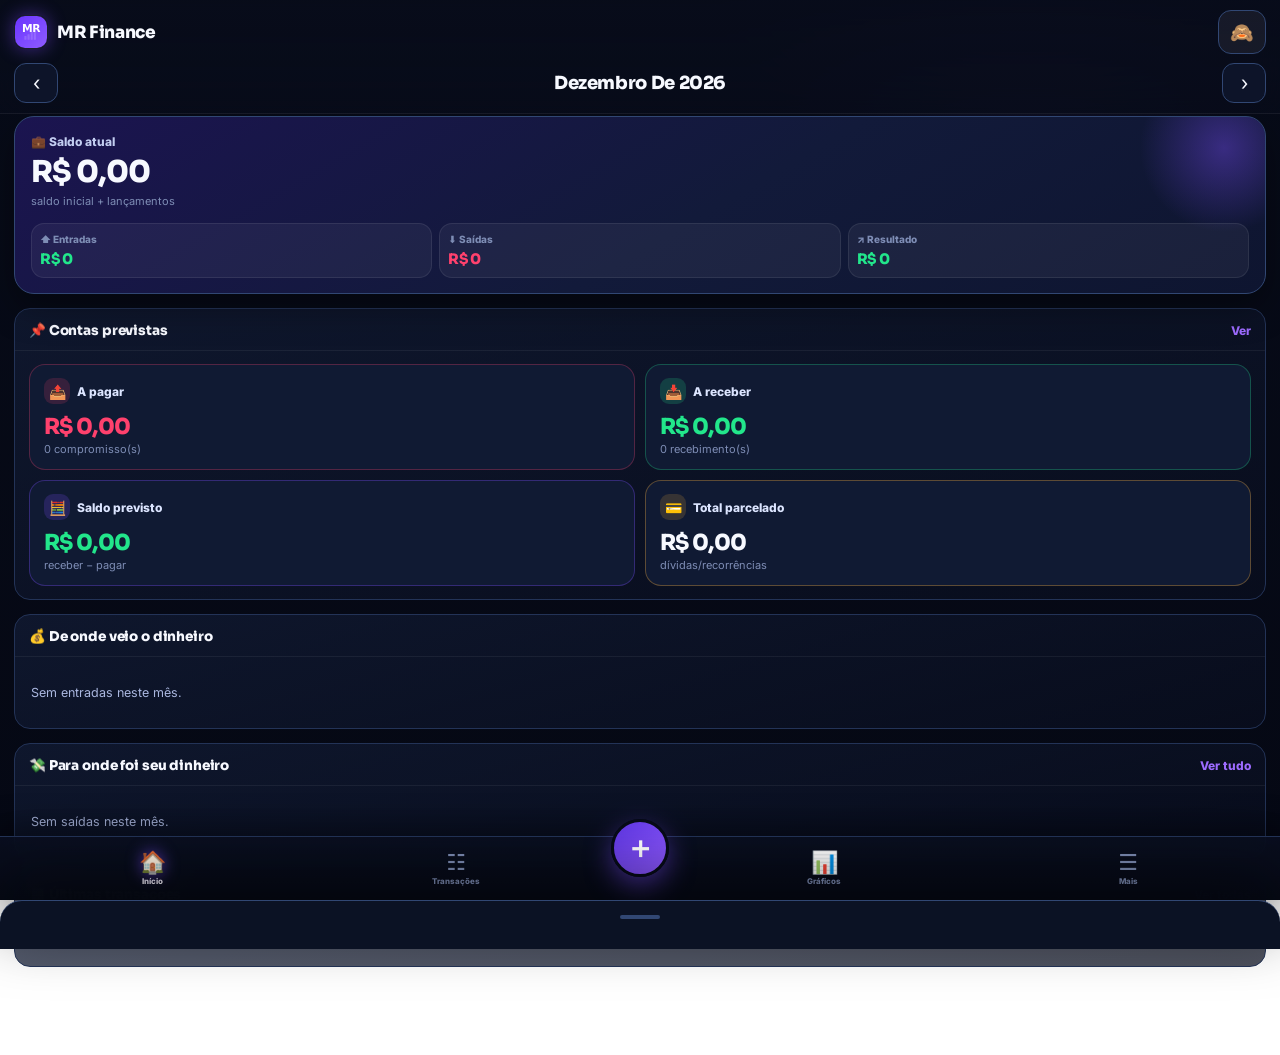
==== mobile.html @ c15efcab "Add files via upload" ====
<!DOCTYPE html>
<html lang="pt-BR">
<head>
<meta charset="UTF-8" />
<meta name="viewport" content="width=device-width, initial-scale=1.0, maximum-scale=1, viewport-fit=cover" />
<title>MR Finance — Mobile</title>
<meta name="description" content="MR Finance Mobile — painel financeiro pessoal otimizado para celular." />
<meta name="color-scheme" content="dark light" />
<meta name="theme-color" content="#070b18" />
<meta name="mobile-web-app-capable" content="yes" />
<meta name="apple-mobile-web-app-capable" content="yes" />
<meta name="apple-mobile-web-app-status-bar-style" content="black-translucent" />
<link rel="preconnect" href="https://fonts.googleapis.com" />
<link rel="preconnect" href="https://fonts.gstatic.com" crossorigin />
<link href="https://fonts.googleapis.com/css2?family=Inter:wght@400;600;700;800;900&family=Sora:wght@700;800&display=swap" rel="stylesheet" />
<link rel="stylesheet" href="mobile.css?v=16" />
<!-- PWA: instalável e offline (mobile apenas; desktop não é afetado) -->
<link rel="manifest" href="manifest.webmanifest" />
<meta name="application-name" content="MR Finance" />
<meta name="apple-mobile-web-app-title" content="MR Finance" />
</head>
<body data-theme="dark">

<!-- ===== App bar ===== -->
<header class="m-appbar">
  <div class="m-appbar-top">
    <div class="m-brand"><img class="m-logo" src="icon-192.png" alt="MR Finance" width="34" height="34" onerror="this.onerror=null;this.src='icon.svg'" /><b>MR Finance</b></div>
    <button class="m-iconbtn" id="mPrivacy" aria-label="Privacidade" title="Ocultar valores">🙈</button>
  </div>
  <div class="m-month">
    <button class="m-mbtn" id="mPrev" aria-label="Mês anterior">‹</button>
    <h1 id="mMonthLabel">—</h1>
    <button class="m-mbtn" id="mNext" aria-label="Próximo mês">›</button>
  </div>
</header>

<!-- ===== Conteúdo (host dinâmico de telas) ===== -->
<main class="m-main" id="mView"></main>

<!-- ===== Bottom nav ===== -->
<nav class="m-botnav" id="mBotnav">
  <button data-go="visao" class="on"><i>🏠</i><small>Início</small></button>
  <button data-go="transacoes"><i>☷</i><small>Transações</small></button>
  <div class="m-fab"><button id="mAdd" aria-label="Novo lançamento">＋</button></div>
  <button data-go="graficos"><i>📊</i><small>Gráficos</small></button>
  <button data-go="mais"><i>☰</i><small>Mais</small></button>
</nav>

<!-- ===== Bottom sheet (modal) ===== -->
<div class="m-sheet-backdrop" id="mBackdrop"></div>
<div class="m-sheet" id="mSheet" role="dialog" aria-modal="true">
  <div class="m-sheet-grab"></div>
  <div id="mSheetBody"></div>
</div>

<div class="m-toast" id="mToast"></div>

<script src="mr-core.js?v=4"></script>
<script src="mobile.js?v=16"></script>
<script>
/* Registra o service worker (só sob http/https; file:// não suporta SW). */
if ('serviceWorker' in navigator && location.protocol.indexOf('http') === 0) {
  window.addEventListener('load', function () {
    navigator.serviceWorker.register('service-worker.js').catch(function () { /* offline indisponível, app segue normal */ });
  });
}
</script>
</body>
</html>
---- mobile.css ----
/* ============================================================================
   MR Finance — MOBILE (mobile.css)
   Estilo PRÓPRIO da versão mobile, totalmente isolado do desktop.
   Mobile-first, app-like, dark. Sem scroll horizontal, toques ≥48px.
   ============================================================================ */
:root{
  --bg:#070b18; --bg2:#0b1224; --panel:#101a33; --panel2:#0d1429;
  --line:#233357; --line2:#314773;
  --txt:#f7f9ff; --dim:#aab7df; --mut:#7e8db5;
  --green:#22e68b; --red:#ff416d; --purple:#7c4dff; --purple2:#9d6bff;
  --blue:#2787ff; --orange:#ffb238; --cyan:#20d6d2;
  --r:16px; --r-sm:13px; --r-lg:20px; --tap:48px;
  --appbar-h:104px; --botnav-h:64px;
  --safe-top:env(safe-area-inset-top,0px); --safe-bot:env(safe-area-inset-bottom,0px);
  --font:'Inter',system-ui,-apple-system,'Segoe UI',sans-serif;
  --head:'Sora','Inter',sans-serif;
}
[data-theme="light"]{
  --bg:#eef2fb; --bg2:#fff; --panel:#fff; --panel2:#f4f7ff;
  --line:#d8e1f3; --line2:#c6d3eb; --txt:#10182d; --dim:#52617d; --mut:#8390aa;
}
*{box-sizing:border-box;margin:0;padding:0;-webkit-tap-highlight-color:transparent}
html{scroll-behavior:smooth}
body{
  font-family:var(--font);color:var(--txt);background:
    radial-gradient(520px 360px at 80% -6%,rgba(124,77,255,.20),transparent 62%),
    linear-gradient(180deg,#070b18 0%,#050814 100%);
  background-attachment:fixed;min-height:100dvh;overflow-x:hidden;
  -webkit-text-size-adjust:100%;
}
body[data-theme="light"]{background:#eef2fb}
button,input,select,textarea{font:inherit;color:inherit}
button{border:0;background:none;cursor:pointer;font-family:inherit}
.num{font-variant-numeric:tabular-nums}
.sr-only{position:absolute;width:1px;height:1px;overflow:hidden;clip:rect(0 0 0 0)}
::-webkit-scrollbar{width:0;height:0}

/* ===== App bar (topo fixo) ===== */
.m-appbar{
  position:fixed;top:0;left:0;right:0;z-index:40;
  padding:calc(10px + var(--safe-top)) 14px 10px;
  background:linear-gradient(180deg,rgba(8,12,26,.97),rgba(8,12,26,.82));
  -webkit-backdrop-filter:blur(14px);backdrop-filter:blur(14px);
  border-bottom:1px solid rgba(255,255,255,.06);
}
.m-appbar-top{display:flex;align-items:center;gap:10px;margin-bottom:9px}
.m-brand{display:flex;align-items:center;gap:9px;flex:1;min-width:0}
.m-logo{width:34px;height:34px;border-radius:11px;flex:0 0 auto;object-fit:cover;display:block;
  box-shadow:0 0 18px rgba(124,77,255,.45);border:1px solid rgba(255,255,255,.08)}
.m-brand b{font:800 17px var(--head);letter-spacing:-.02em;white-space:nowrap}
.m-iconbtn{width:var(--tap);height:44px;border-radius:13px;background:rgba(255,255,255,.06);
  border:1px solid var(--line2);display:grid;place-items:center;font-size:19px;flex:0 0 auto;color:var(--txt)}
.m-iconbtn:active{transform:scale(.93)}
.m-month{display:flex;align-items:center;gap:8px}
.m-month .m-mbtn{width:44px;height:40px;border-radius:12px;background:var(--panel2);border:1px solid var(--line2);
  display:grid;place-items:center;font-size:20px;color:var(--txt);flex:0 0 auto}
.m-month .m-mbtn:active{transform:scale(.93)}
.m-month h1{flex:1;text-align:center;font:800 18px var(--head);letter-spacing:-.02em;
  text-transform:capitalize;white-space:nowrap;overflow:hidden;text-overflow:ellipsis}
/* telas sem mês: oculta o seletor e encolhe a app bar (sem deixar espaço vazio) */
body.m-nomonth{--appbar-h:60px}
body.m-nomonth .m-month{display:none}
body.m-nomonth .m-appbar-top{margin-bottom:0}

/* ===== Conteúdo (rola entre app bar e bottom nav) ===== */
.m-main{
  padding:calc(var(--appbar-h) + var(--safe-top) + 12px) 14px calc(var(--botnav-h) + var(--safe-bot) + 24px);
}
.m-screen{display:none;animation:mFade .22s ease both}
.m-screen.active{display:block}
@keyframes mFade{from{opacity:0;transform:translateY(6px)}to{opacity:1;transform:none}}
.m-h2{font:800 15px var(--head);margin:18px 2px 10px;display:flex;align-items:center;justify-content:space-between;gap:8px}
.m-h2:first-child{margin-top:2px}
.m-h2 a,.m-h2 button{font-size:12.5px;font-weight:800;color:var(--purple2);background:none}

/* ===== Cards / superfícies ===== */
.m-card{background:linear-gradient(160deg,rgba(16,26,51,.94),rgba(8,13,29,.94));
  border:1px solid var(--line);border-radius:var(--r);box-shadow:0 8px 26px rgba(0,0,0,.22)}
.m-pad{padding:14px}

/* KPIs (grade 2 colunas compacta) */
.m-kpis{display:grid;grid-template-columns:1fr 1fr;gap:10px}
.m-kpi{background:var(--panel);border:1px solid var(--line);border-radius:var(--r);padding:13px 14px;min-width:0;overflow:hidden}
.m-kpi.full{grid-column:1/-1}
.m-kpi .lab{display:flex;align-items:center;gap:7px;font-size:12px;font-weight:800;color:#dce5ff}
.m-kpi .ic{width:26px;height:26px;border-radius:9px;display:grid;place-items:center;font-size:14px;flex:0 0 auto}
.m-kpi.green{border-color:rgba(34,230,139,.28)} .m-kpi.green .ic{background:rgba(34,230,139,.18)}
.m-kpi.red{border-color:rgba(255,65,109,.28)} .m-kpi.red .ic{background:rgba(255,65,109,.16)}
.m-kpi.purple{border-color:rgba(124,77,255,.32)} .m-kpi.purple .ic{background:rgba(124,77,255,.2)}
.m-kpi.blue{border-color:rgba(39,135,255,.32)} .m-kpi.blue .ic{background:rgba(39,135,255,.18)}
.m-kpi.orange{border-color:rgba(255,178,56,.32)} .m-kpi.orange .ic{background:rgba(255,178,56,.16)}
.m-kpi.cyan{border-color:rgba(32,214,210,.32)} .m-kpi.cyan .ic{background:rgba(32,214,210,.16)}
.m-kpi .val{font:800 clamp(17px,5.4vw,22px) var(--head);letter-spacing:-.03em;margin:9px 0 2px;
  white-space:nowrap;overflow:hidden;text-overflow:ellipsis}
.m-kpi .sub{font-size:11px;color:var(--mut);white-space:nowrap;overflow:hidden;text-overflow:ellipsis}
.up{color:var(--green)!important}.down{color:var(--red)!important}

.m-chip{display:inline-flex;align-items:center;gap:6px;padding:6px 11px;border-radius:999px;
  font-size:12px;font-weight:800;border:1px solid var(--line2);background:var(--panel2);color:var(--dim)}
.m-chip.good{background:rgba(34,230,139,.12);color:var(--green);border-color:rgba(34,230,139,.35)}
.m-chip.warn{background:rgba(255,178,56,.12);color:var(--orange);border-color:rgba(255,178,56,.35)}
.m-chip.bad{background:rgba(255,65,109,.12);color:var(--red);border-color:rgba(255,65,109,.35)}

/* ===== Lista de transações ===== */
.m-list{display:flex;flex-direction:column;gap:8px}
.m-row{display:grid;grid-template-columns:42px minmax(0,1fr) auto;gap:11px;align-items:center;
  background:var(--panel);border:1px solid var(--line2);border-radius:var(--r-sm);padding:11px}
.m-row:active{background:var(--panel2)}
.m-row .av{width:42px;height:42px;border-radius:13px;background:var(--panel2);display:grid;place-items:center;font-size:19px;flex:0 0 auto}
.m-row .info{min-width:0}
.m-row .info b{display:block;font-size:13.5px;font-weight:700;white-space:nowrap;overflow:hidden;text-overflow:ellipsis}
.m-row .info span{display:block;font-size:11.5px;color:var(--mut);white-space:nowrap;overflow:hidden;text-overflow:ellipsis;margin-top:2px}
.m-row strong{font:800 14px var(--head);white-space:nowrap}
.m-daygroup{margin-top:12px}
.m-dayhead{font-size:11.5px;font-weight:800;color:var(--mut);text-transform:uppercase;letter-spacing:.04em;padding:2px 4px 8px}

/* Filtros (segmented) */
.m-seg{display:flex;gap:6px;background:var(--panel2);border:1px solid var(--line2);border-radius:13px;padding:4px;margin-bottom:12px}
.m-seg button{flex:1;height:38px;border-radius:10px;font-size:12.5px;font-weight:800;color:var(--dim)}
.m-seg button.on{background:linear-gradient(90deg,#5b31dc,#7b43ff);color:#fff}

/* barras categoria */
.m-cat{display:grid;grid-template-columns:34px minmax(0,1fr) auto;gap:10px;align-items:center;padding:9px 2px}
.m-cat .ci{width:34px;height:34px;border-radius:11px;background:var(--panel2);display:grid;place-items:center;font-size:16px}
.m-cat .cm{min-width:0}
.m-cat .cm b{font-size:13px;display:block;white-space:nowrap;overflow:hidden;text-overflow:ellipsis}
.m-cat .cbar{height:6px;border-radius:99px;background:#26375f;overflow:hidden;margin-top:5px}
.m-cat .cbar i{display:block;height:100%;border-radius:99px}
.m-cat strong{font:800 13px var(--head);white-space:nowrap}

/* SVG gráfico */
.m-svg{width:100%;height:auto;display:block;background:var(--panel2);border:1px solid var(--line2);border-radius:var(--r);padding:8px}
.m-note{margin-top:11px;padding:11px 13px;border:1px solid var(--line2);border-radius:var(--r-sm);
  background:var(--panel);color:var(--dim);font-size:12.5px;line-height:1.45}
.m-note b{color:var(--txt)}

/* "Mais" lista */
.m-tools{display:flex;flex-direction:column;gap:9px}
.m-tool{display:flex;align-items:center;gap:13px;min-height:56px;padding:0 14px;border:1px solid var(--line2);
  border-radius:var(--r);background:var(--panel);color:var(--txt);font-weight:700;font-size:14px;text-align:left;width:100%}
.m-tool:active{background:var(--panel2)}
.m-tool i{font-style:normal;font-size:20px;width:26px;text-align:center;flex:0 0 auto}
.m-tool em{margin-left:auto;font-style:normal;color:var(--mut);font-size:20px}

/* empty */
.m-empty{text-align:center;color:var(--dim);padding:42px 18px;line-height:1.5}
.m-empty .e{font-size:42px;margin-bottom:10px}

/* ===== Bottom nav ===== */
.m-botnav{
  position:fixed;left:0;right:0;bottom:0;z-index:40;height:calc(var(--botnav-h) + var(--safe-bot));
  padding-bottom:var(--safe-bot);
  display:flex;align-items:stretch;
  background:linear-gradient(180deg,rgba(10,15,32,.9),rgba(6,10,22,.99));
  -webkit-backdrop-filter:blur(14px);backdrop-filter:blur(14px);
  border-top:1px solid var(--line);box-shadow:0 -10px 30px rgba(0,0,0,.4);
}
.m-botnav button{flex:1 1 0;display:flex;flex-direction:column;align-items:center;justify-content:center;gap:3px;
  color:var(--mut);font-size:9.5px;font-weight:800;min-width:0}
.m-botnav button i{font-style:normal;font-size:22px;line-height:1}
.m-botnav button.on{color:#fff}
.m-botnav button.on i{filter:drop-shadow(0 0 8px rgba(124,77,255,.7))}
.m-botnav button:active{transform:scale(.92)}
/* FAB central */
.m-fab{position:relative;flex:0 0 64px}
.m-fab button{position:absolute;left:50%;top:-18px;transform:translateX(-50%);
  width:58px;height:58px;border-radius:50%;background:linear-gradient(135deg,#5e36e2,#8e59ff);color:#fff;
  display:grid;place-items:center;font-size:30px;box-shadow:0 10px 26px rgba(124,77,255,.5);border:3px solid var(--bg)}
.m-fab button:active{transform:translateX(-50%) scale(.92)}

/* ===== Bottom sheet (modal mobile) ===== */
.m-sheet-backdrop{position:fixed;inset:0;z-index:60;background:rgba(3,6,16,.6);
  -webkit-backdrop-filter:blur(3px);backdrop-filter:blur(3px);opacity:0;pointer-events:none;transition:opacity .22s}
.m-sheet-backdrop.open{opacity:1;pointer-events:auto}
.m-sheet{position:fixed;left:0;right:0;bottom:0;z-index:61;
  background:var(--bg2);border-radius:22px 22px 0 0;border-top:1px solid var(--line2);
  padding:8px 16px calc(18px + var(--safe-bot));max-height:90dvh;overflow-y:auto;
  transform:translateY(100%);transition:transform .26s cubic-bezier(.2,.8,.2,1);box-shadow:0 -20px 60px rgba(0,0,0,.55)}
.m-sheet.open{transform:none}
.m-sheet-grab{width:40px;height:4px;border-radius:99px;background:var(--line2);margin:6px auto 12px}
.m-sheet-head{display:flex;align-items:center;justify-content:space-between;gap:10px;margin-bottom:14px}
.m-sheet-head h3{font:800 17px var(--head)}
.m-sheet-x{width:38px;height:38px;border-radius:11px;background:var(--panel2);border:1px solid var(--line2);font-size:18px;color:var(--txt)}

/* form */
.m-field{margin-bottom:13px}
.m-field label{display:block;font-size:11px;color:var(--dim);font-weight:900;text-transform:uppercase;letter-spacing:.03em;margin-bottom:6px}
.m-input{width:100%;height:50px;background:var(--panel2);border:1px solid var(--line2);border-radius:13px;
  padding:0 14px;outline:0;color:var(--txt);font-size:16px;font-weight:600}
.m-input:focus{border-color:var(--purple)}
textarea.m-input{height:auto;min-height:50px;padding:12px 14px;resize:vertical}
.m-row2{display:grid;grid-template-columns:1fr 1fr;gap:10px}
.m-typetoggle{display:grid;grid-template-columns:1fr 1fr;gap:10px;margin-bottom:14px}
.m-typetoggle button{height:50px;border-radius:13px;border:1px solid var(--line2);background:var(--panel2);
  font-size:14px;font-weight:800;color:var(--dim)}
.m-typetoggle button.on.desp{background:rgba(255,65,109,.16);border-color:var(--red);color:#ff9bb2}
.m-typetoggle button.on.rec{background:rgba(34,230,139,.16);border-color:var(--green);color:#7ef0b6}
.m-catgrid{display:grid;grid-template-columns:1fr 1fr;gap:8px;max-height:230px;overflow-y:auto;margin-bottom:6px}
.m-catgrid button{display:flex;align-items:center;gap:9px;min-height:50px;padding:0 11px;border:1px solid var(--line2);
  border-radius:12px;background:var(--panel2);color:var(--txt);font-size:13px;font-weight:700;text-align:left}
.m-catgrid button i{font-style:normal;font-size:18px;flex:0 0 auto}
.m-catgrid button.on{border-color:var(--purple);background:rgba(124,77,255,.18)}
.m-btn{width:100%;height:52px;border-radius:14px;background:linear-gradient(135deg,#5e36e2,#8e59ff);color:#fff;
  font-size:16px;font-weight:800;box-shadow:0 10px 24px rgba(124,77,255,.35);margin-top:6px}
.m-btn:active{transform:scale(.98)}
.m-btn.ghost{background:var(--panel2);border:1px solid var(--line2);box-shadow:none;color:var(--txt)}
.m-btn.danger{background:rgba(255,65,109,.14);border:1px solid rgba(255,65,109,.4);color:#ff9bb2;box-shadow:none}

/* detalhe tx no sheet */
.m-detail-amt{font:800 34px var(--head);text-align:center;margin:4px 0 2px}
.m-detail-meta{text-align:center;color:var(--dim);font-size:13px;margin-bottom:18px}
.m-kv{display:flex;justify-content:space-between;gap:12px;padding:11px 0;border-bottom:1px solid rgba(255,255,255,.06);font-size:13.5px}
.m-kv span{color:var(--mut)} .m-kv b{font-weight:700}

/* toast */
.m-toast{position:fixed;left:50%;bottom:calc(var(--botnav-h) + var(--safe-bot) + 16px);transform:translateX(-50%) translateY(14px);
  background:var(--panel);border:1px solid var(--line2);border-radius:13px;padding:12px 18px;font-weight:800;font-size:13.5px;
  color:var(--txt);box-shadow:0 14px 40px rgba(0,0,0,.5);opacity:0;pointer-events:none;transition:.2s;z-index:70;max-width:88vw;text-align:center}
.m-toast.show{opacity:1;transform:translateX(-50%) translateY(0)}

/* modo privacidade (oculta valores) */
body.m-priv .num,body.m-priv .m-kpi .val,body.m-priv .m-row strong,
body.m-priv .m-cat strong,body.m-priv .m-detail-amt,body.m-priv .m-kv b{
  filter:blur(7px);user-select:none}

/* ===== Cabeçalho de tela (sub-telas do hub "Mais") ===== */
.m-shead{display:flex;align-items:center;gap:11px;margin:2px 0 4px}
.m-back{width:42px;height:42px;border-radius:13px;background:var(--panel);border:1px solid var(--line2);
  display:grid;place-items:center;font-size:20px;color:var(--txt);flex:0 0 auto}
.m-back:active{transform:scale(.93)}
.m-shead .ttl{flex:1;min-width:0}
.m-shead .ttl b{display:block;font:800 18px var(--head);letter-spacing:-.02em;white-space:nowrap;overflow:hidden;text-overflow:ellipsis}
.m-shead .ttl span{display:block;font-size:11.5px;color:var(--mut);margin-top:1px;white-space:nowrap;overflow:hidden;text-overflow:ellipsis}
.m-addbtn{height:42px;padding:0 14px;border-radius:13px;background:linear-gradient(135deg,#5e36e2,#8e59ff);color:#fff;
  font-weight:800;font-size:13px;display:flex;align-items:center;gap:6px;flex:0 0 auto;box-shadow:0 8px 20px rgba(124,77,255,.32)}
.m-addbtn:active{transform:scale(.95)}

/* ===== Hub "Mais" (menu de módulos) ===== */
.m-hubgrp{margin-top:16px}
.m-hubgrp>h4{font-size:11px;font-weight:900;text-transform:uppercase;letter-spacing:.05em;color:var(--mut);margin:0 4px 9px}

/* ===== Tiles de indicadores (Fluxo / Análises) ===== */
.m-stats{display:grid;grid-template-columns:1fr 1fr;gap:10px}
.m-stat{background:var(--panel);border:1px solid var(--line2);border-radius:var(--r-sm);padding:12px 13px;min-width:0;overflow:hidden}
.m-stat.full{grid-column:1/-1}
.m-stat small{display:block;font-size:11px;color:var(--mut);font-weight:700;white-space:nowrap;overflow:hidden;text-overflow:ellipsis}
.m-stat b{display:block;font:800 17px var(--head);letter-spacing:-.02em;margin-top:5px;white-space:nowrap;overflow:hidden;text-overflow:ellipsis}
.m-stat span.sub{display:block;font-size:10.5px;color:var(--mut);margin-top:2px;white-space:nowrap;overflow:hidden;text-overflow:ellipsis}

/* ===== Análise automática — grade de insight cards (fiel ao desktop) ===== */
.m-anhead{display:flex;align-items:center;gap:9px;margin:18px 2px 12px;font:800 14px var(--head)}
.m-anhead .ic{font-size:17px}
.insights{display:grid;grid-template-columns:1fr 1fr;gap:11px}
.insights>.insight:last-child:nth-child(odd){grid-column:1/-1}
.insight{display:grid;grid-template-columns:30px minmax(0,1fr);gap:11px;align-items:flex-start;padding:12px;
  border:1px solid var(--line2);border-radius:14px;background:#101a33}
[data-theme="light"] .insight{background:var(--panel)}
.insight .i-ic{font-size:20px;line-height:1.2;flex:0 0 auto}
.insight b{font-size:13px;display:block;line-height:1.18;overflow-wrap:anywhere}
.insight p{font-size:11.5px;color:#a9b6dd;margin-top:3px;line-height:1.34;overflow-wrap:anywhere}
.insight.good{border-color:rgba(34,230,139,.4)}
.insight.bad{border-color:rgba(255,65,109,.45)}
.insight.warn{border-color:rgba(255,178,56,.4)}
[data-theme="light"] .insight p{color:var(--dim)}

/* banner "Limite sugerido" (topo das análises) */
.m-banner{display:flex;align-items:center;gap:13px;padding:13px 14px;border:1px solid var(--line2);border-radius:var(--r);
  background:linear-gradient(180deg,#121d39,#0e1730)}
.m-banner .bic{width:44px;height:44px;border-radius:12px;display:grid;place-items:center;font-size:21px;flex:0 0 auto;
  background:linear-gradient(135deg,#6b35ff,#8e5cff);box-shadow:0 8px 20px rgba(124,77,255,.35)}
.m-banner .bbd{min-width:0}
.m-banner .bbd b{display:block;font:800 15px var(--head)}
.m-banner .bbd span{display:block;font-size:12px;color:var(--mut);margin-top:2px}

/* ===== Cards de insight (Análises) ===== */
.m-ins{display:flex;gap:12px;padding:13px;border:1px solid var(--line2);border-radius:var(--r);background:var(--panel);margin-bottom:10px}
.m-ins .ic{width:40px;height:40px;border-radius:12px;display:grid;place-items:center;font-size:20px;flex:0 0 auto;background:var(--panel2)}
.m-ins .bd{min-width:0}
.m-ins .bd b{display:block;font-size:13.5px;font-weight:800}
.m-ins .bd p{font-size:12px;color:var(--dim);line-height:1.45;margin-top:3px}
.m-ins.good{border-color:rgba(34,230,139,.32)} .m-ins.good .ic{background:rgba(34,230,139,.16)}
.m-ins.warn{border-color:rgba(255,178,56,.32)} .m-ins.warn .ic{background:rgba(255,178,56,.14)}
.m-ins.bad{border-color:rgba(255,65,109,.32)} .m-ins.bad .ic{background:rgba(255,65,109,.14)}

/* ===== Barra de progresso (Metas) ===== */
.m-prog{height:9px;border-radius:99px;background:#26375f;overflow:hidden;margin:9px 0 6px}
.m-prog i{display:block;height:100%;border-radius:99px;background:linear-gradient(90deg,#5b31dc,#22e68b)}

/* ===== Linha de item com ações (CRUD: Metas/Patrimônio/Bancos/Categorias) ===== */
.m-item{background:var(--panel);border:1px solid var(--line2);border-radius:var(--r);padding:13px;margin-bottom:10px}
.m-item-top{display:grid;grid-template-columns:40px minmax(0,1fr) auto;gap:11px;align-items:center}
.m-item-top .av{width:40px;height:40px;border-radius:12px;background:var(--panel2);display:grid;place-items:center;font-size:18px;flex:0 0 auto}
.m-item-top .nm{min-width:0}
.m-item-top .nm b{display:block;font-size:14px;font-weight:800;white-space:nowrap;overflow:hidden;text-overflow:ellipsis}
.m-item-top .nm span{display:block;font-size:11.5px;color:var(--mut);white-space:nowrap;overflow:hidden;text-overflow:ellipsis;margin-top:2px}
.m-item-top .amt{font:800 15px var(--head);white-space:nowrap;text-align:right}
.m-rowbtns{display:flex;gap:7px;margin-top:11px}
.m-rowbtns button{flex:1;height:40px;border-radius:11px;border:1px solid var(--line2);background:var(--panel2);
  color:var(--dim);font-size:12.5px;font-weight:800;display:flex;align-items:center;justify-content:center;gap:5px}
.m-rowbtns button:active{transform:scale(.96)}
.m-rowbtns button.danger{color:#ff9bb2;border-color:rgba(255,65,109,.32)}

/* ===== Seletor de ano / segmentos roláveis (Relatórios) ===== */
.m-segscroll{display:flex;gap:7px;overflow-x:auto;padding:2px 0 8px;-webkit-overflow-scrolling:touch}
.m-segscroll button{flex:0 0 auto;height:36px;padding:0 15px;border-radius:11px;border:1px solid var(--line2);
  background:var(--panel2);color:var(--dim);font-size:13px;font-weight:800}
.m-segscroll button.on{background:linear-gradient(90deg,#5b31dc,#7b43ff);color:#fff;border-color:transparent}

/* ===== DRE (Relatórios) ===== */
.m-dre{background:var(--panel);border:1px solid var(--line2);border-radius:var(--r);overflow:hidden}
.m-dre-row{display:grid;grid-template-columns:minmax(0,1fr) auto auto;gap:10px;align-items:center;
  padding:11px 13px;border-bottom:1px solid rgba(255,255,255,.05)}
.m-dre-row:last-child{border-bottom:0}
.m-dre-row .mn{font-size:12.5px;font-weight:800;text-transform:capitalize;white-space:nowrap;overflow:hidden;text-overflow:ellipsis}
.m-dre-row .v{font:700 12.5px var(--head);white-space:nowrap;min-width:74px;text-align:right}
.m-dre-row.head{background:var(--panel2)}
.m-dre-row.head .mn,.m-dre-row.head .v{font-size:10.5px;color:var(--mut);text-transform:uppercase;letter-spacing:.03em}
.m-dre-row.tot{background:rgba(124,77,255,.08);font-weight:900}
.m-dre-row.tot .mn{text-transform:none}

/* ===== Conciliação — chips de tipo + linhas de movimento ===== */
.m-tchip{font-size:10px;font-weight:800;padding:2px 7px;border-radius:7px;white-space:nowrap}
.m-tchip.in{background:rgba(34,230,139,.16);color:#7ef0b6}
.m-tchip.out{background:rgba(255,65,109,.16);color:#ff9bb2}
.m-mov{display:grid;grid-template-columns:minmax(0,1fr) auto;gap:9px;align-items:start;padding:11px 0;border-bottom:1px solid rgba(255,255,255,.06)}
.m-mov:last-child{border-bottom:0}
.m-mov .mi{min-width:0}
.m-mov .mi b{display:block;font-size:13px;font-weight:700;white-space:nowrap;overflow:hidden;text-overflow:ellipsis}
.m-mov .mi small{display:block;font-size:11px;color:var(--mut);margin-top:2px}
.m-mov .mr{text-align:right;white-space:nowrap;display:flex;flex-direction:column;align-items:flex-end;gap:6px}
.m-mov .mr .amt{font:800 13.5px var(--head)}
.m-mov .mconc{height:30px;padding:0 11px;border-radius:9px;border:1px solid var(--line2);background:var(--panel2);font-size:11.5px;font-weight:800;color:var(--purple2)}
.m-mov .mbank{font-size:11px;color:var(--green);font-weight:800}
.m-searchwrap{margin-bottom:10px}
.m-searchwrap .m-input{height:44px}

/* ===== Fluxo — linha do tempo (saldo acumulado dia a dia) ===== */
.m-tl-mini{display:flex;justify-content:space-between;gap:8px;font-size:11.5px;color:var(--mut);margin-bottom:9px;padding:0 2px;flex-wrap:wrap}
.m-tl-mini b{color:var(--txt);font-weight:800}
.m-tl{display:flex;flex-direction:column}
.m-tl-row{display:grid;grid-template-columns:50px minmax(0,1fr) auto;gap:10px;align-items:center;padding:10px 0;border-bottom:1px solid rgba(255,255,255,.06)}
.m-tl-row:last-child{border-bottom:0}
.m-tl-row .d b{display:block;font:800 13px var(--head)}
.m-tl-row .d small{display:block;font-size:10px;color:var(--mut);text-transform:capitalize}
.m-tl-row .mv{font-size:11.5px;color:var(--dim);min-width:0}
.m-tl-row .mv .up,.m-tl-row .mv .down{font-weight:800}
.m-tl-row .acc{font:800 13px var(--head);white-space:nowrap}

/* ===== Patrimônio (donut distribuição) / Bancos (card de diferença) ===== */
.m-donut-wrap{display:flex;align-items:center;gap:16px}
.m-donut-wrap svg{flex:0 0 auto}
.m-donut-leg{display:flex;flex-direction:column;gap:7px;min-width:0}
.m-donut-leg .gr-leg{font-size:12px}
.m-warncard{border:1px solid rgba(255,178,56,.38);background:rgba(255,178,56,.07);border-radius:var(--r);padding:14px;margin-top:14px}
.m-warncard.ok{border-color:rgba(34,230,139,.35);background:rgba(34,230,139,.07)}
.m-warncard .t{font-size:11px;font-weight:900;text-transform:uppercase;letter-spacing:.04em;color:var(--orange)}
.m-warncard.ok .t{color:var(--green)}
.m-warncard .v{font:800 22px var(--head);letter-spacing:-.02em;margin:6px 0 5px;color:var(--red)}
.m-warncard.ok .v{color:var(--green)}
.m-warncard p{font-size:12px;color:var(--mut);line-height:1.45}
.m-warncard p b{color:var(--txt)}

/* ===== Lançamentos — item com ações (Paguei/Recebi, editar, cancelar) ===== */
.m-lanc{background:var(--panel);border:1px solid var(--line2);border-radius:var(--r-sm);padding:11px;margin-bottom:9px}
.m-lanc-top{display:grid;grid-template-columns:40px minmax(0,1fr) auto;gap:11px;align-items:center}
.m-lanc-top .av{width:40px;height:40px;border-radius:12px;background:var(--panel2);display:grid;place-items:center;font-size:18px;flex:0 0 auto}
.m-lanc-top .info{min-width:0}
.m-lanc-top .info b{display:block;font-size:13.5px;font-weight:700;white-space:nowrap;overflow:hidden;text-overflow:ellipsis}
.m-lanc-top .info span{display:block;font-size:11.5px;color:var(--mut);white-space:nowrap;overflow:hidden;text-overflow:ellipsis;margin-top:2px}
.m-lanc-top strong{font:800 14px var(--head);white-space:nowrap}
.m-debt{height:6px;border-radius:99px;background:#26375f;overflow:hidden;margin:9px 0 2px}
.m-debt i{display:block;height:100%;border-radius:99px;background:linear-gradient(90deg,#5b31dc,#22e68b)}
.m-lancact{display:flex;flex-wrap:wrap;gap:6px;margin-top:10px}
.m-lancact button{height:34px;padding:0 11px;border-radius:9px;border:1px solid var(--line2);background:var(--panel2);color:var(--dim);font-size:11.5px;font-weight:800}
.m-lancact button:active{transform:scale(.96)}
.m-lancact button.conf{background:rgba(34,230,139,.16);border-color:rgba(34,230,139,.4);color:#7ef0b6;flex:1 1 auto}
.m-lancact button.warn{color:#ff9bb2;border-color:rgba(255,65,109,.32)}

/* ===== Lançamentos — card "próximos 30 dias" + calendário financeiro ===== */
.m-next30{display:flex;flex-direction:column;gap:0}
.m-next30 .ln{display:flex;justify-content:space-between;align-items:center;padding:9px 0;font-size:13px;border-bottom:1px solid rgba(255,255,255,.06)}
.m-next30 .ln:last-child{border-bottom:0}
.m-next30 .ln span{color:var(--dim)}
.m-next30 .ln b{font:800 13.5px var(--head)}
.m-cal{display:grid;grid-template-columns:1fr 1fr;gap:8px}
.m-cal-cell{border:1px solid var(--line2);border-radius:12px;padding:9px 11px;min-height:44px;display:flex;align-items:center;gap:9px;background:var(--panel2)}
.m-cal-cell .dn{font:800 14px var(--head);color:var(--mut);min-width:20px}
.m-cal-cell.has{background:var(--panel);border-color:#3a4f7d}
.m-cal-cell.has .dn{color:var(--txt)}
.m-cal-body{min-width:0;display:flex;flex-direction:column;gap:2px}
.m-cal-dots{display:flex;gap:4px}
.m-cal-dot{width:8px;height:8px;border-radius:50%;flex:0 0 auto}
.m-cal-dot.pay{background:var(--red)} .m-cal-dot.rec{background:var(--green)} .m-cal-dot.parc{background:var(--purple2)}
.m-cal-val{font-size:10px;color:var(--mut);white-space:nowrap;overflow:hidden;text-overflow:ellipsis}
.m-cal-legend{display:flex;gap:15px;flex-wrap:wrap;margin-top:12px;font-size:12px;color:var(--dim)}
.m-cal-legend span{display:inline-flex;align-items:center;gap:6px}
.m-cal-legend i{width:9px;height:9px;border-radius:50%;display:inline-block}

/* ===== Relatórios — linhas de atalho (DRE/Resumo/Gastos) ===== */
.rep-row{display:grid;grid-template-columns:46px minmax(0,1fr) 14px;gap:13px;align-items:center;padding:13px 0;
  border-bottom:1px solid rgba(255,255,255,.06);width:100%;text-align:left;background:none;color:var(--txt)}
.rep-row:last-child{border-bottom:0}
.rep-row:active{opacity:.7}
.rep-row .ic{width:46px;height:46px;border-radius:13px;display:grid;place-items:center;font-size:21px;flex:0 0 auto;background:var(--rc,rgba(124,77,255,.18))}
.rep-row .bd{min-width:0}
.rep-row .bd b{display:block;font-size:14px;font-weight:800}
.rep-row .bd p{font-size:12px;color:var(--mut);margin-top:2px;line-height:1.35}
.rep-row .chev{color:var(--mut);font-size:16px;font-style:normal}
.rep-tools{display:flex;gap:9px;margin-bottom:4px}
.rep-tools .m-input{height:46px}
.rep-csv{height:46px;padding:0 16px;border-radius:13px;border:1px solid var(--line2);background:var(--panel2);color:var(--txt);font-weight:800;font-size:13px;white-space:nowrap;flex:0 0 auto}

/* ===== Gráficos — seletor de chips + charts (fiel ao desktop) ===== */
.gr-intro{font-size:12.5px;color:var(--dim);line-height:1.45;margin-bottom:12px}
.gr-tabs{display:flex;gap:8px;overflow-x:auto;flex-wrap:nowrap;-webkit-overflow-scrolling:touch;padding-bottom:10px;margin:0 -2px}
.gr-tab{height:42px;border:1px solid var(--line2);border-radius:12px;background:#0d1429;color:#cbd6ff;font-weight:800;font-size:12.5px;padding:0 14px;white-space:nowrap;flex:0 0 auto;display:inline-flex;align-items:center;gap:7px}
.gr-tab.active{background:linear-gradient(90deg,#5b31dc,#7b43ff);color:#fff;border-color:#7b43ff;box-shadow:0 8px 20px rgba(91,49,220,.3)}
[data-theme="light"] .gr-tab{background:var(--panel2)}
.gr-svg{width:100%;height:auto;display:block;background:#0b1225;border:1px solid var(--line2);border-radius:16px;padding:10px}
[data-theme="light"] .gr-svg{background:var(--panel2)}
.gr-note{margin-top:12px;padding:11px 14px;border:1px solid var(--line2);border-radius:13px;background:#101a33;color:#cbd6f5;font-size:12px;line-height:1.45}
.gr-note b{color:var(--txt);font-weight:800}
.gr-note.good{border-color:rgba(34,230,139,.4);background:rgba(34,230,139,.07)}
.gr-note.warn{border-color:rgba(255,178,56,.4);background:rgba(255,178,56,.07)}
.gr-note.bad{border-color:rgba(255,65,109,.4);background:rgba(255,65,109,.07)}
[data-theme="light"] .gr-note{background:var(--panel);color:var(--dim)}
.gr-legend-row{display:flex;gap:13px;flex-wrap:wrap;margin-top:12px;padding:0 2px}
.gr-leg{display:inline-flex;align-items:center;gap:6px;font-size:11.5px;color:#cbd6f5;font-weight:700}
.gr-leg i{width:12px;height:12px;border-radius:4px;display:inline-block;flex:0 0 auto}
[data-theme="light"] .gr-leg{color:var(--dim)}
.gr-empty{padding:40px 18px;text-align:center;color:#9fb0de;line-height:1.5}
.gr-empty-ic{font-size:38px;margin-bottom:10px}
.gr-rings{display:grid;grid-template-columns:1fr 1fr;gap:11px;background:#0b1225;border:1px solid var(--line2);border-radius:16px;padding:13px}
[data-theme="light"] .gr-rings{background:var(--panel2)}
.gr-ring-card{display:flex;flex-direction:column;align-items:center;text-align:center;padding:10px 6px 11px;border:1px solid rgba(255,255,255,.05);border-radius:14px;background:#101a33}
.gr-ring-card.vivid{background:color-mix(in srgb,var(--rc) 12%,#101a33);border-color:color-mix(in srgb,var(--rc) 34%,var(--line2))}
.gr-ring{width:78px;height:78px}
.gr-ring-name{font-size:12px;font-weight:800;color:#dbe3ff;margin-top:7px;line-height:1.2}
.gr-ring-val{font-size:13px;font-weight:900;color:#eef3ff;margin-top:4px}
.gr-ring-tag{display:inline-block;margin-top:6px;font-size:10px;font-weight:800;padding:2px 8px;border-radius:9px;line-height:1.3}
.gr-ring-tag.up{background:rgba(255,65,109,.16);color:#ff9bb2}
.gr-ring-tag.down{background:rgba(34,230,139,.16);color:#7ef0b6}
.gr-ring-tag.flat{background:rgba(255,255,255,.07);color:#aab7df}
.gr-ring-tag.new{background:rgba(124,77,255,.18);color:#c3a8ff}
.gr-heat-legend{display:flex;align-items:center;gap:5px;margin-top:10px;font-size:11px;color:#9fb0de;flex-wrap:wrap}
.gr-heat-legend i{width:18px;height:12px;border-radius:3px;display:inline-block}
.gr-heat-legend .gr-heat-top{margin-left:8px;color:#e7c24a;font-weight:800}

/* ===== Forms extra ===== */
.m-iconpick{display:flex;flex-wrap:wrap;gap:7px;max-height:120px;overflow-y:auto}
.m-iconpick button{width:46px;height:46px;border-radius:12px;border:1px solid var(--line2);background:var(--panel2);font-size:20px}
.m-iconpick button.on{border-color:var(--purple);background:rgba(124,77,255,.2)}
.m-help{font-size:11.5px;color:var(--mut);line-height:1.5;margin-top:8px}
.m-check{display:flex;align-items:center;gap:11px;margin:2px 0 14px;cursor:pointer;font-size:13px;color:var(--dim);font-weight:600;
  padding:11px 13px;border:1px solid var(--line2);border-radius:13px;background:var(--panel2)}
.m-check input{width:22px;height:22px;flex:0 0 auto;accent-color:var(--purple)}
.m-check span{flex:1;min-width:0;line-height:1.35;overflow-wrap:anywhere}
.m-check span small{display:block;color:var(--mut);font-weight:600;font-size:11px;margin-top:1px}
/* botão "Mais opções" recolhível no form */
.m-advtoggle{width:100%;height:44px;border-radius:13px;border:1px dashed var(--line2);background:none;
  color:var(--purple2);font-size:13px;font-weight:800;margin-bottom:13px}
.m-advtoggle:active{transform:scale(.99)}
/* campo somente-leitura (ex.: Situação "Previsto" travada no parcelado) */
.m-input-ro{display:flex;align-items:center;color:var(--orange);font-weight:800;font-size:13px}

/* ===== HERO (resumo principal do mês) ===== */
.m-hero{position:relative;border-radius:var(--r-lg);padding:17px 16px 15px;overflow:hidden;
  background:linear-gradient(150deg,#1b1450 0%,#121a3a 55%,#0e1530 100%);
  border:1px solid var(--line2);box-shadow:0 14px 34px rgba(0,0,0,.34)}
.m-hero::before{content:"";position:absolute;right:-44px;top:-54px;width:170px;height:170px;border-radius:50%;
  background:radial-gradient(circle,rgba(124,77,255,.38),transparent 70%);pointer-events:none}
.m-hero-top{display:flex;justify-content:space-between;align-items:flex-start;gap:10px;position:relative}
.m-hero-lab{font-size:12px;font-weight:800;color:#c2cdf0;display:flex;align-items:center;gap:6px}
.m-hero-val{font:800 30px var(--head);letter-spacing:-.03em;margin-top:4px}
.m-hero-sub{font-size:11px;color:var(--mut);margin-top:3px}
.m-hero-stats{display:grid;grid-template-columns:repeat(3,1fr);gap:7px;margin-top:15px;position:relative}
.m-hero-stats>div{background:rgba(255,255,255,.05);border:1px solid rgba(255,255,255,.08);border-radius:13px;padding:9px 8px;min-width:0}
.m-hero-stats i{font-style:normal;font-size:10px;font-weight:800;color:var(--mut);white-space:nowrap;display:block;overflow:hidden;text-overflow:ellipsis}
.m-hero-stats b{display:block;font:800 clamp(12px,3.6vw,14.5px) var(--head);letter-spacing:-.02em;margin-top:5px;white-space:nowrap;overflow:hidden;text-overflow:ellipsis}
.m-hero-patr{position:relative;margin-top:12px;padding-top:11px;border-top:1px solid rgba(255,255,255,.08);font-size:12px;color:var(--mut)}
.m-hero-patr b{color:var(--txt);font-weight:800}

/* ===== PAINEL (seção titulada uniforme) ===== */
.m-panel{margin-top:14px;background:linear-gradient(165deg,rgba(18,28,54,.72),rgba(9,14,31,.72));
  border:1px solid var(--line);border-radius:var(--r);overflow:hidden}
.m-panel-h{display:flex;align-items:center;justify-content:space-between;gap:8px;padding:13px 14px 11px;
  border-bottom:1px solid rgba(255,255,255,.06)}
.m-panel-h h3{font:800 13.5px var(--head);letter-spacing:-.01em}
.m-panel-h .act{font-size:12px;font-weight:800;color:var(--purple2);background:none}
.m-panel-b{padding:2px 14px}
.m-panel-b.pad{padding:13px 14px}
.m-panel-empty{padding:15px 2px;color:var(--dim);font-size:12.5px}
/* listas “planas” dentro de painel (estilo agrupado iOS) */
.m-panel .m-list{gap:0}
.m-panel .m-row{background:none;border:0;border-radius:0;border-bottom:1px solid rgba(255,255,255,.06);padding:11px 0}
.m-panel .m-row:last-child{border-bottom:0}
.m-panel .m-cat{padding:11px 0;border-bottom:1px solid rgba(255,255,255,.06)}
.m-panel .m-cat:last-child{border-bottom:0}
.m-panel .m-svg{background:none;border:0;padding:6px 0}
.m-panel .m-ins{background:none;border:0;border-radius:0;border-bottom:1px solid rgba(255,255,255,.06);margin:0;padding:12px 0}
.m-panel .m-ins:last-child{border-bottom:0}
.m-panel .m-ins .ic{background:var(--panel2)}

/* ===== Card de ação (atalho destacado, ex.: contas previstas) ===== */
.m-actcard{display:flex;align-items:center;gap:12px;width:100%;margin-top:12px;padding:12px 14px;border-radius:var(--r);
  border:1px solid var(--line2);background:linear-gradient(90deg,rgba(124,77,255,.16),rgba(124,77,255,.04));text-align:left;color:var(--txt)}
.m-actcard:active{transform:scale(.99)}
.m-actcard .ic{width:38px;height:38px;border-radius:11px;display:grid;place-items:center;font-size:18px;background:rgba(124,77,255,.2);flex:0 0 auto}
.m-actcard .bd{min-width:0;flex:1}
.m-actcard .bd b{display:block;font-size:13.5px;font-weight:800}
.m-actcard .bd span{display:block;font-size:11.5px;color:var(--mut);white-space:nowrap;overflow:hidden;text-overflow:ellipsis;margin-top:1px}
.m-actcard em{font-style:normal;color:var(--mut);font-size:20px;flex:0 0 auto}

/* telas muito estreitas */
@media(max-width:340px){
  .m-kpis{grid-template-columns:1fr}
  .m-catgrid{grid-template-columns:1fr}
  .m-stats{grid-template-columns:1fr}
}
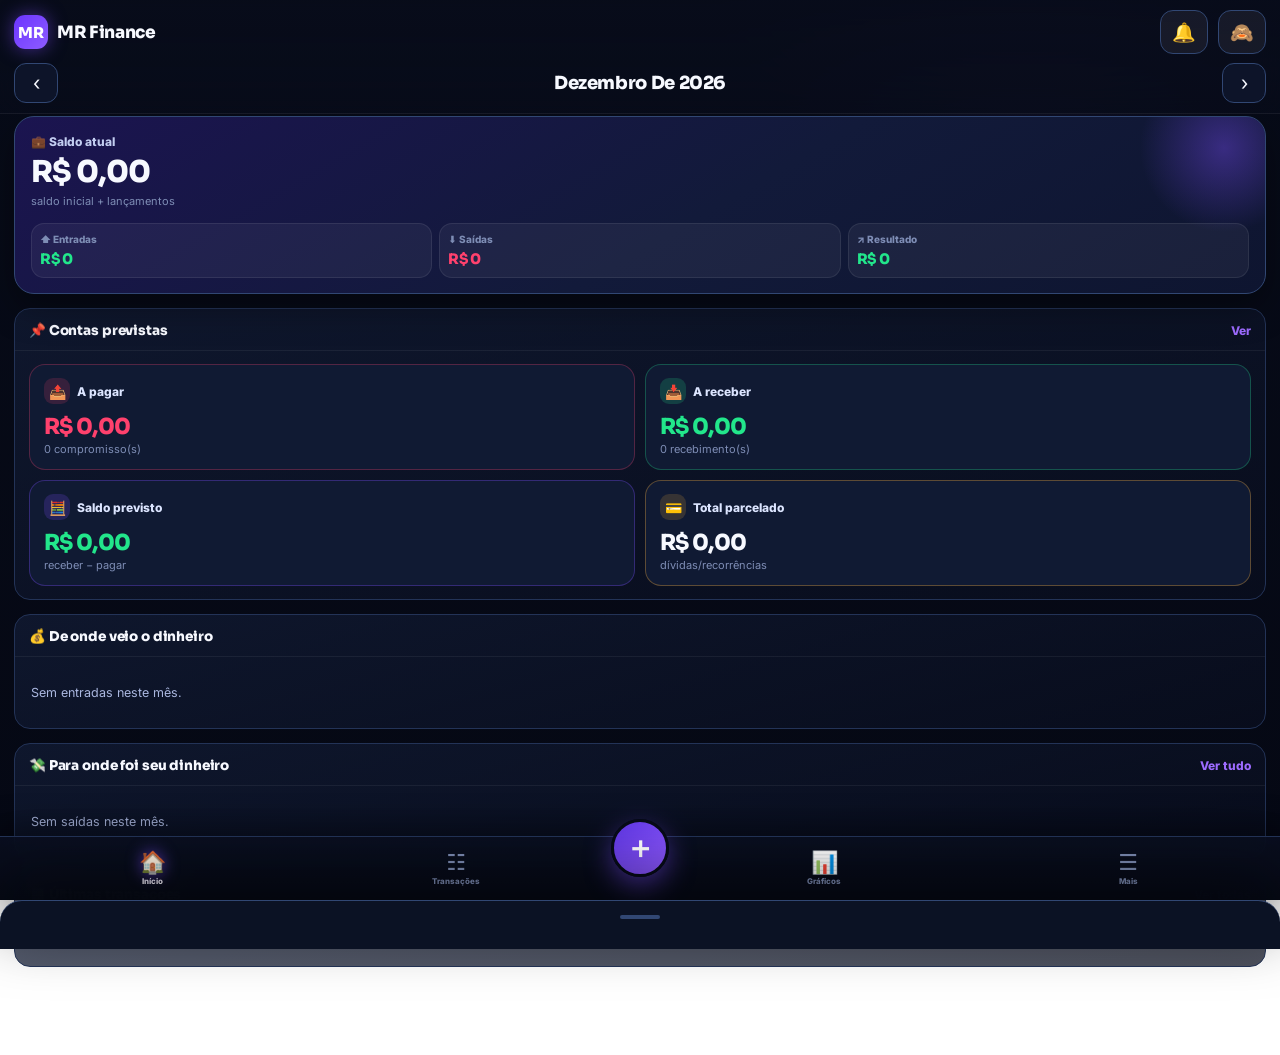
==== commit 22283b89: "Add files via upload" ====
--- a/mobile.html
+++ b/mobile.html
@@ -13,7 +13,7 @@
 <link rel="preconnect" href="https://fonts.googleapis.com" />
 <link rel="preconnect" href="https://fonts.gstatic.com" crossorigin />
 <link href="https://fonts.googleapis.com/css2?family=Inter:wght@400;600;700;800;900&family=Sora:wght@700;800&display=swap" rel="stylesheet" />
-<link rel="stylesheet" href="mobile.css?v=16" />
+<link rel="stylesheet" href="mobile.css?v=18" />
 <!-- PWA: instalável e offline (mobile apenas; desktop não é afetado) -->
 <link rel="manifest" href="manifest.webmanifest" />
 <meta name="application-name" content="MR Finance" />
@@ -24,7 +24,8 @@
 <!-- ===== App bar ===== -->
 <header class="m-appbar">
   <div class="m-appbar-top">
-    <div class="m-brand"><img class="m-logo" src="icon-192.png" alt="MR Finance" width="34" height="34" onerror="this.onerror=null;this.src='icon.svg'" /><b>MR Finance</b></div>
+    <div class="m-brand"><span class="m-logo">MR</span><b>MR Finance</b></div>
+    <button class="m-iconbtn" id="mNotif" aria-label="Notificações" title="Notificações">🔔<sup id="mBell" class="m-bellcount hidden">0</sup></button>
     <button class="m-iconbtn" id="mPrivacy" aria-label="Privacidade" title="Ocultar valores">🙈</button>
   </div>
   <div class="m-month">
@@ -55,8 +56,8 @@
 
 <div class="m-toast" id="mToast"></div>
 
-<script src="mr-core.js?v=4"></script>
-<script src="mobile.js?v=16"></script>
+<script src="mr-core.js?v=5"></script>
+<script src="mobile.js?v=18"></script>
 <script>
 /* Registra o service worker (só sob http/https; file:// não suporta SW). */
 if ('serviceWorker' in navigator && location.protocol.indexOf('http') === 0) {
--- a/mobile.css
+++ b/mobile.css
@@ -45,12 +45,28 @@
 }
 .m-appbar-top{display:flex;align-items:center;gap:10px;margin-bottom:9px}
 .m-brand{display:flex;align-items:center;gap:9px;flex:1;min-width:0}
-.m-logo{width:34px;height:34px;border-radius:11px;flex:0 0 auto;object-fit:cover;display:block;
-  box-shadow:0 0 18px rgba(124,77,255,.45);border:1px solid rgba(255,255,255,.08)}
+.m-logo{width:34px;height:34px;border-radius:11px;background:linear-gradient(135deg,#6b35ff,#8e5cff);
+  display:grid;place-items:center;font:800 15px var(--head);color:#fff;flex:0 0 auto;box-shadow:0 0 18px rgba(124,77,255,.5)}
 .m-brand b{font:800 17px var(--head);letter-spacing:-.02em;white-space:nowrap}
 .m-iconbtn{width:var(--tap);height:44px;border-radius:13px;background:rgba(255,255,255,.06);
   border:1px solid var(--line2);display:grid;place-items:center;font-size:19px;flex:0 0 auto;color:var(--txt)}
 .m-iconbtn:active{transform:scale(.93)}
+.m-iconbtn{position:relative}
+.m-bellcount{position:absolute;top:-2px;right:-2px;min-width:18px;height:18px;padding:0 4px;border-radius:99px;
+  background:var(--red);color:#fff;font-size:10px;font-weight:900;display:grid;place-items:center;border:2px solid var(--bg);line-height:1}
+.m-bellcount.hidden{display:none}
+/* cards/seções de notificação (no bottom-sheet) */
+.nf-sec{font-size:11px;font-weight:900;text-transform:uppercase;letter-spacing:.04em;color:var(--mut);margin:14px 2px 8px;display:flex;align-items:center;gap:7px}
+.nf-card{display:grid;grid-template-columns:34px minmax(0,1fr) auto;gap:11px;align-items:center;width:100%;text-align:left;
+  padding:11px;border:1px solid var(--line2);border-radius:13px;background:var(--panel);color:var(--txt);margin-bottom:8px}
+.nf-card:active{background:var(--panel2)}
+.nf-card .nf-ic{width:34px;height:34px;border-radius:11px;background:var(--panel2);display:grid;place-items:center;font-size:17px}
+.nf-card .nf-bd{min-width:0}
+.nf-card .nf-bd b{display:block;font-size:13px;font-weight:800;white-space:nowrap;overflow:hidden;text-overflow:ellipsis}
+.nf-card .nf-bd small{display:block;font-size:11px;color:var(--mut);white-space:nowrap;overflow:hidden;text-overflow:ellipsis;margin-top:1px}
+.nf-card .nf-val{font:800 13px var(--head);white-space:nowrap}
+.nf-card.bad{border-color:rgba(255,65,109,.45)} .nf-card.warn{border-color:rgba(255,178,56,.4)} .nf-card.good{border-color:rgba(34,230,139,.4)}
+.nf-empty{text-align:center;color:var(--dim);padding:34px 18px;line-height:1.5}
 .m-month{display:flex;align-items:center;gap:8px}
 .m-month .m-mbtn{width:44px;height:40px;border-radius:12px;background:var(--panel2);border:1px solid var(--line2);
   display:grid;place-items:center;font-size:20px;color:var(--txt);flex:0 0 auto}
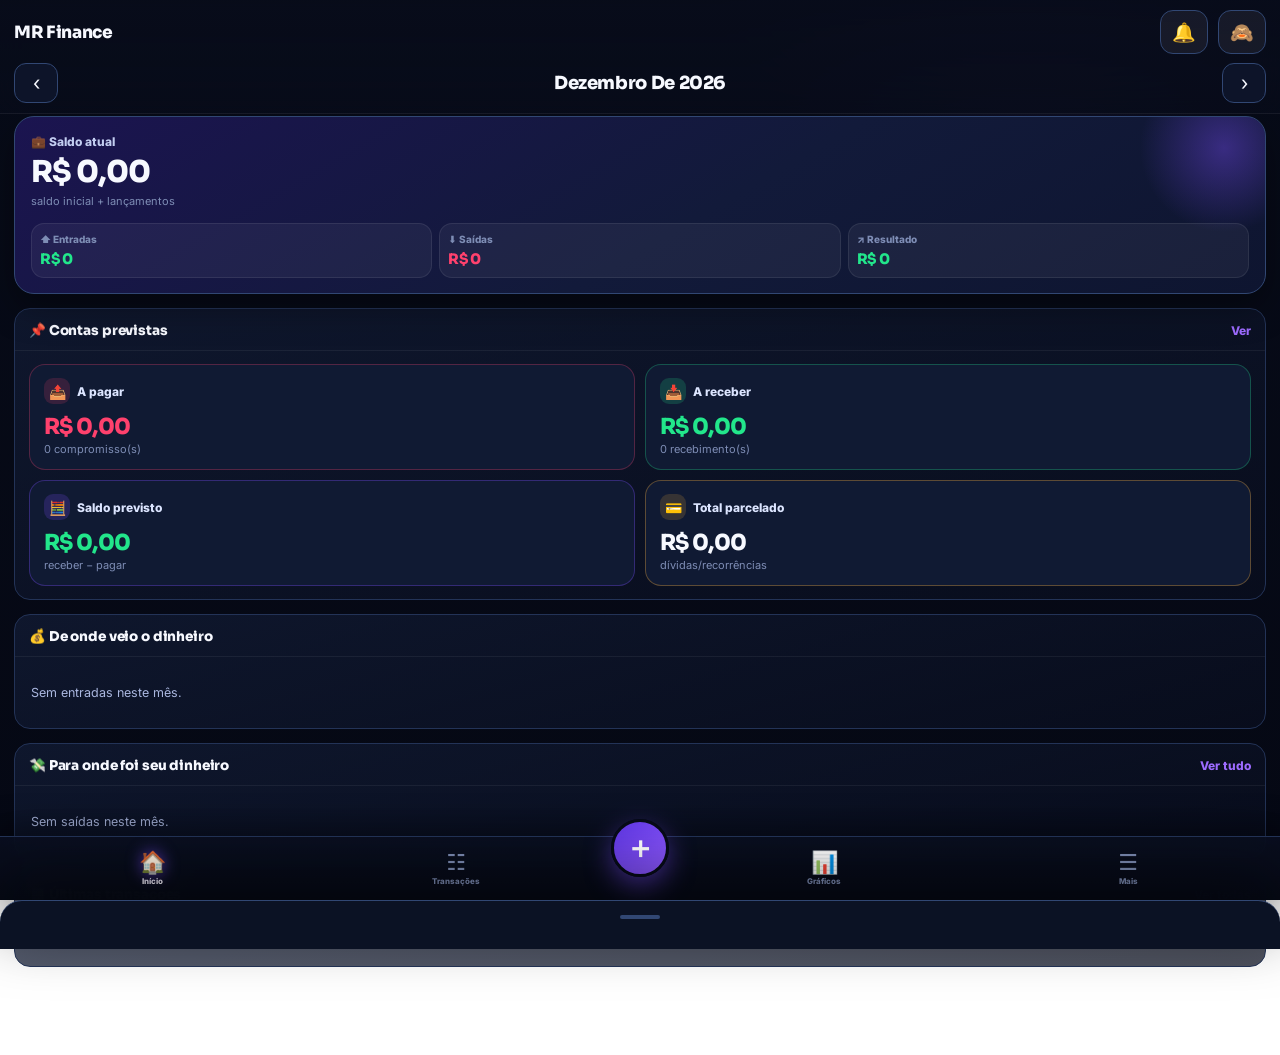
==== commit 600cd72a: "Add files via upload" ====
--- a/mobile.html
+++ b/mobile.html
@@ -24,7 +24,7 @@
 <!-- ===== App bar ===== -->
 <header class="m-appbar">
   <div class="m-appbar-top">
-    <div class="m-brand"><span class="m-logo">MR</span><b>MR Finance</b></div>
+    <div class="m-brand"><b>MR Finance</b></div>
     <button class="m-iconbtn" id="mNotif" aria-label="Notificações" title="Notificações">🔔<sup id="mBell" class="m-bellcount hidden">0</sup></button>
     <button class="m-iconbtn" id="mPrivacy" aria-label="Privacidade" title="Ocultar valores">🙈</button>
   </div>
@@ -57,7 +57,7 @@
 <div class="m-toast" id="mToast"></div>
 
 <script src="mr-core.js?v=5"></script>
-<script src="mobile.js?v=18"></script>
+<script src="mobile.js?v=20"></script>
 <script>
 /* Registra o service worker (só sob http/https; file:// não suporta SW). */
 if ('serviceWorker' in navigator && location.protocol.indexOf('http') === 0) {
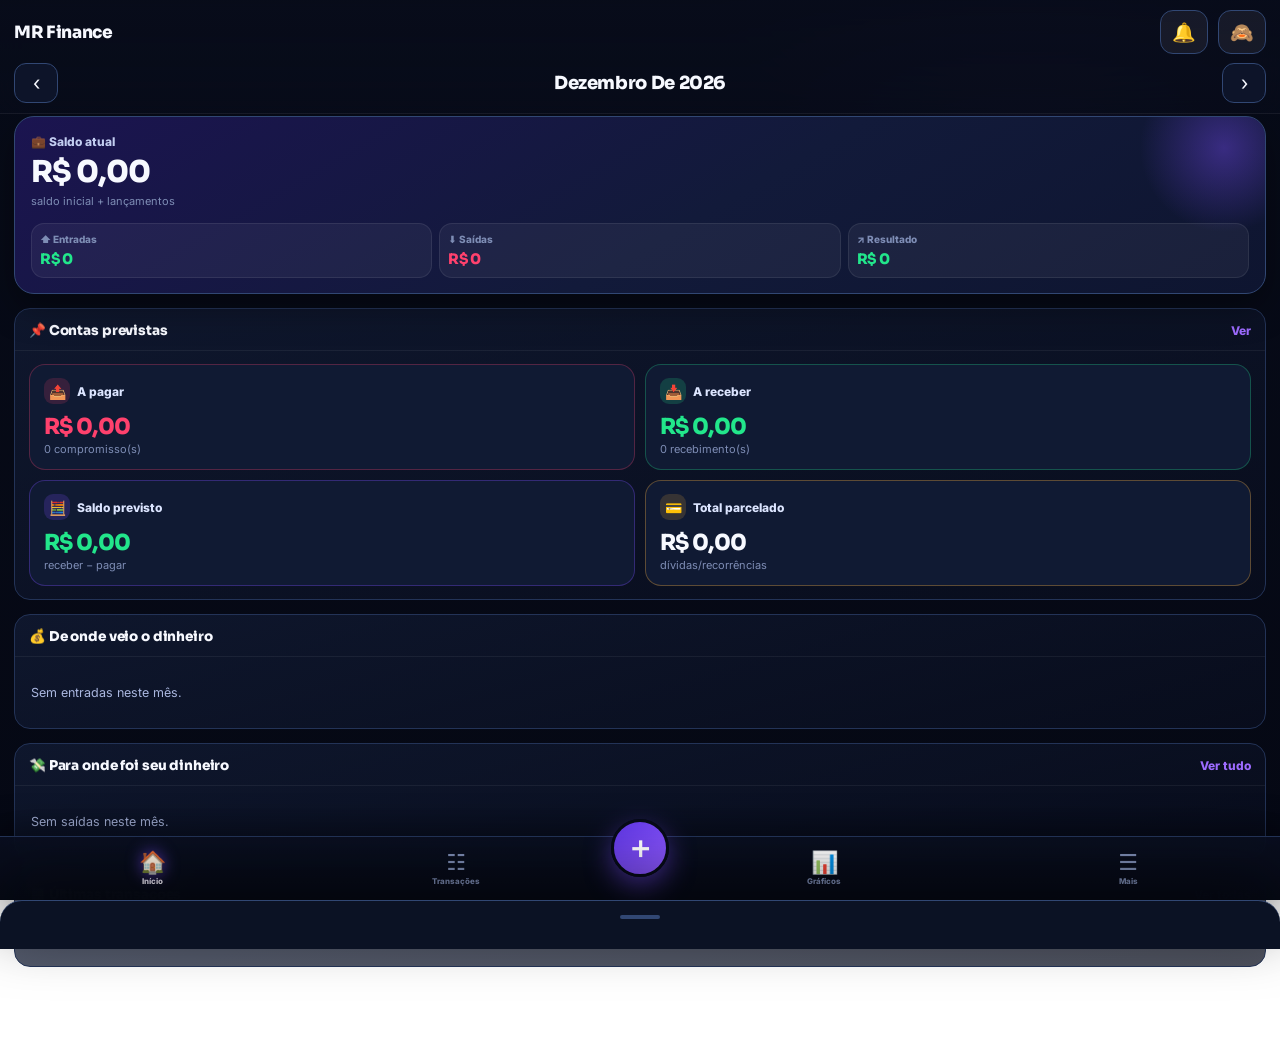
==== commit 2ee93e56: "Add files via upload" ====
--- a/mobile.html
+++ b/mobile.html
@@ -57,7 +57,7 @@
 <div class="m-toast" id="mToast"></div>
 
 <script src="mr-core.js?v=5"></script>
-<script src="mobile.js?v=20"></script>
+<script src="mobile.js?v=21"></script>
 <script>
 /* Registra o service worker (só sob http/https; file:// não suporta SW). */
 if ('serviceWorker' in navigator && location.protocol.indexOf('http') === 0) {
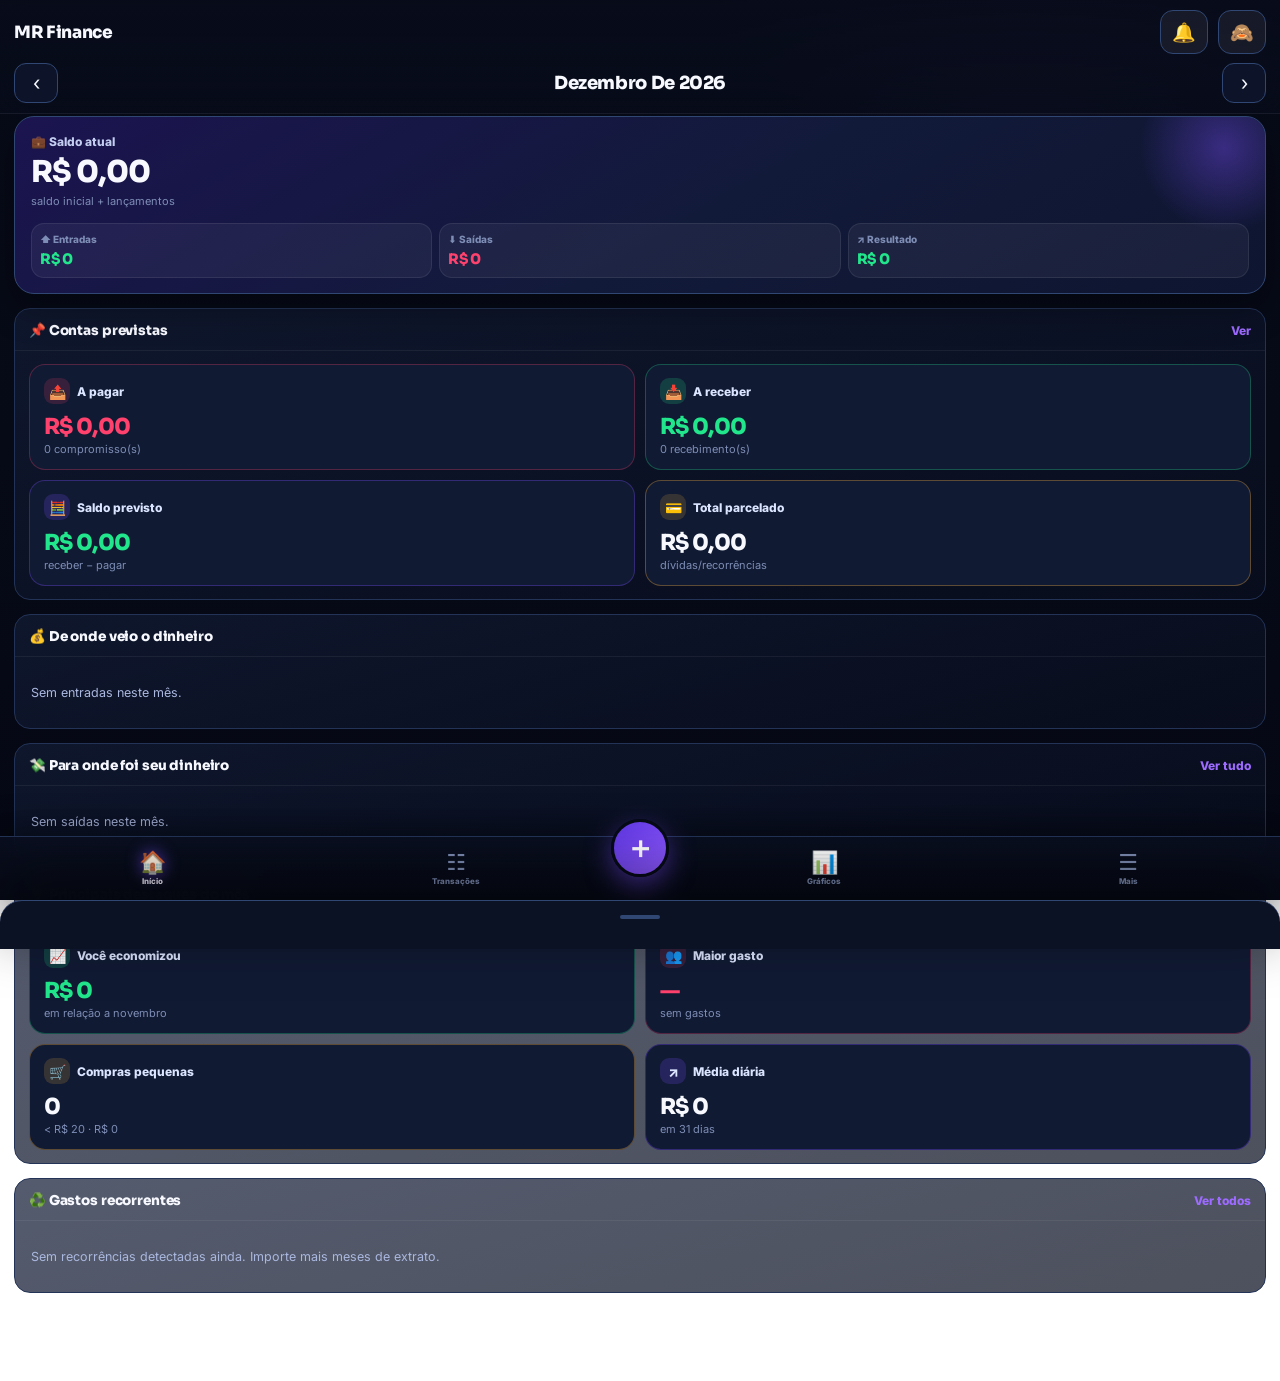
==== commit 58ef6625: "Add files via upload" ====
--- a/mobile.html
+++ b/mobile.html
@@ -13,7 +13,7 @@
 <link rel="preconnect" href="https://fonts.googleapis.com" />
 <link rel="preconnect" href="https://fonts.gstatic.com" crossorigin />
 <link href="https://fonts.googleapis.com/css2?family=Inter:wght@400;600;700;800;900&family=Sora:wght@700;800&display=swap" rel="stylesheet" />
-<link rel="stylesheet" href="mobile.css?v=18" />
+<link rel="stylesheet" href="mobile.css?v=19" />
 <!-- PWA: instalável e offline (mobile apenas; desktop não é afetado) -->
 <link rel="manifest" href="manifest.webmanifest" />
 <meta name="application-name" content="MR Finance" />
@@ -57,7 +57,7 @@
 <div class="m-toast" id="mToast"></div>
 
 <script src="mr-core.js?v=5"></script>
-<script src="mobile.js?v=21"></script>
+<script src="mobile.js?v=22"></script>
 <script>
 /* Registra o service worker (só sob http/https; file:// não suporta SW). */
 if ('serviceWorker' in navigator && location.protocol.indexOf('http') === 0) {
--- a/mobile.css
+++ b/mobile.css
@@ -140,6 +140,7 @@
 .m-cat .ci{width:34px;height:34px;border-radius:11px;background:var(--panel2);display:grid;place-items:center;font-size:16px}
 .m-cat .cm{min-width:0}
 .m-cat .cm b{font-size:13px;display:block;white-space:nowrap;overflow:hidden;text-overflow:ellipsis}
+.m-cat .cm small{display:block;font-size:11px;color:var(--mut);white-space:nowrap;overflow:hidden;text-overflow:ellipsis;margin-top:1px}
 .m-cat .cbar{height:6px;border-radius:99px;background:#26375f;overflow:hidden;margin-top:5px}
 .m-cat .cbar i{display:block;height:100%;border-radius:99px}
 .m-cat strong{font:800 13px var(--head);white-space:nowrap}
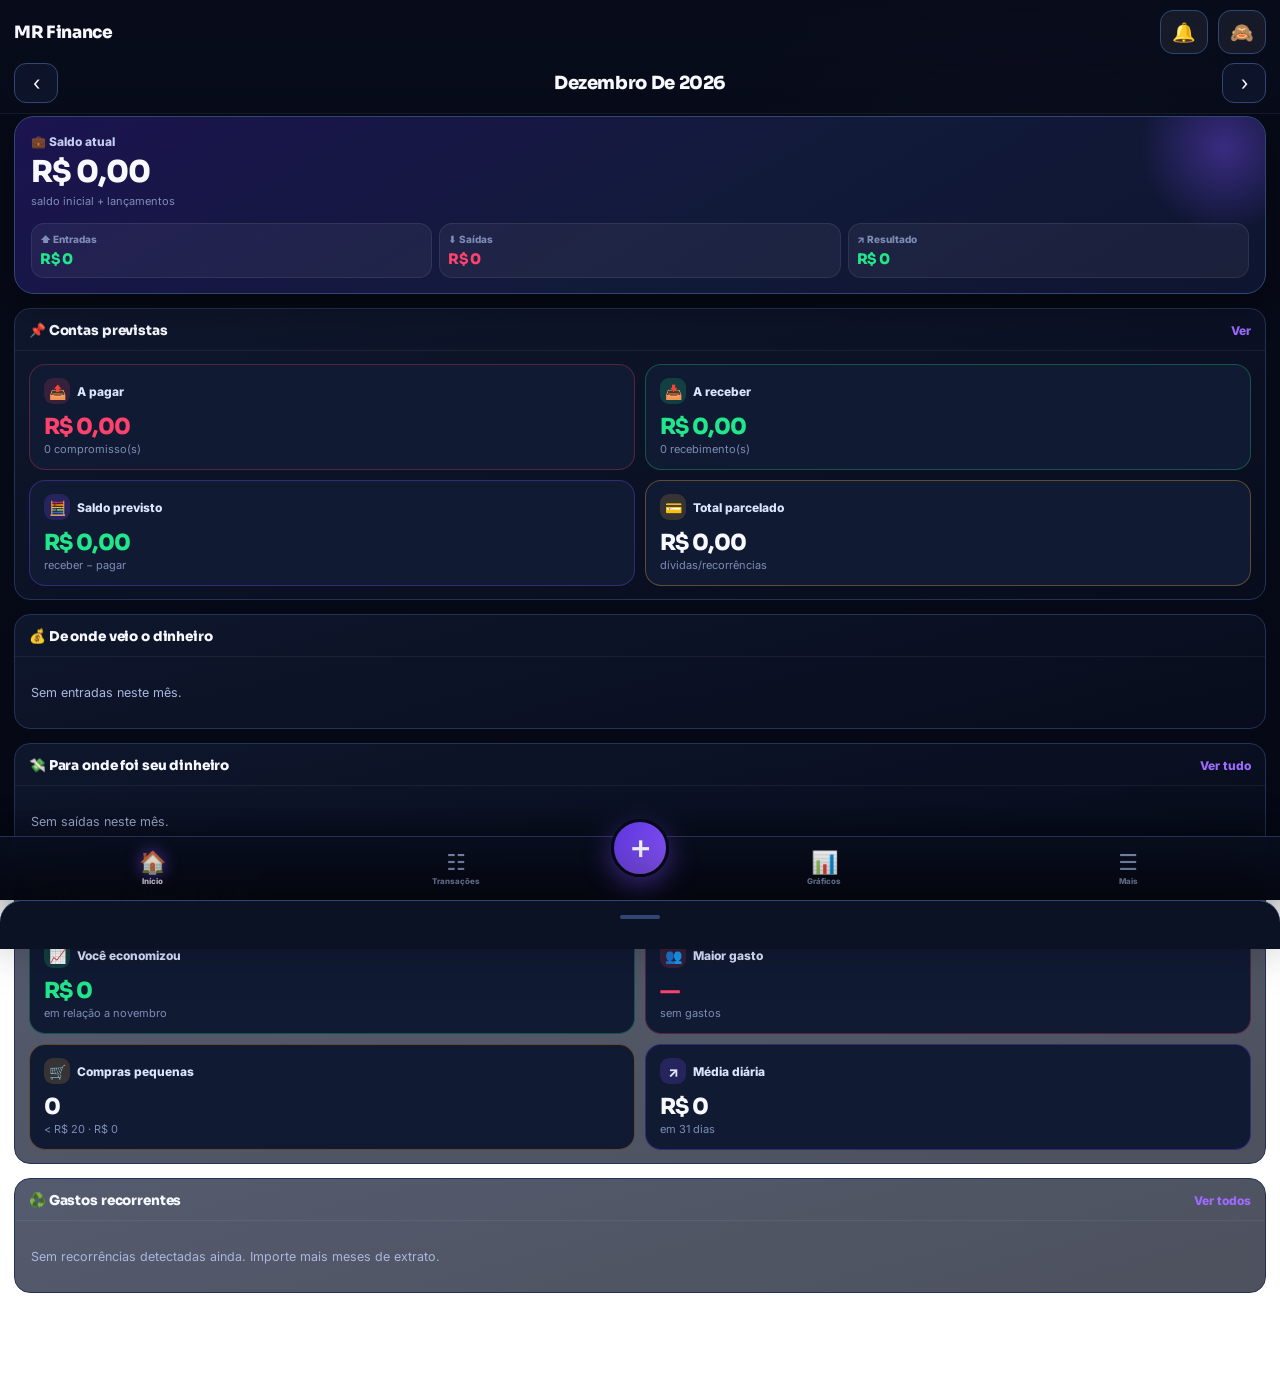
==== commit 9ca8ea61: "Add files via upload" ====
--- a/mobile.html
+++ b/mobile.html
@@ -13,7 +13,7 @@
 <link rel="preconnect" href="https://fonts.googleapis.com" />
 <link rel="preconnect" href="https://fonts.gstatic.com" crossorigin />
 <link href="https://fonts.googleapis.com/css2?family=Inter:wght@400;600;700;800;900&family=Sora:wght@700;800&display=swap" rel="stylesheet" />
-<link rel="stylesheet" href="mobile.css?v=19" />
+<link rel="stylesheet" href="mobile.css?v=22" />
 <!-- PWA: instalável e offline (mobile apenas; desktop não é afetado) -->
 <link rel="manifest" href="manifest.webmanifest" />
 <meta name="application-name" content="MR Finance" />
@@ -56,13 +56,28 @@
 
 <div class="m-toast" id="mToast"></div>
 
-<script src="mr-core.js?v=5"></script>
-<script src="mobile.js?v=22"></script>
+<script src="mr-core.js?v=7"></script>
+<script src="mobile.js?v=28"></script>
 <script>
-/* Registra o service worker (só sob http/https; file:// não suporta SW). */
+/* Registra o service worker (só sob http/https; file:// não suporta SW).
+   Atualização automática: quando um SW novo assume o controle, recarrega a página
+   uma vez — assim a versão nova aparece sem precisar "recarregar 2x". */
 if ('serviceWorker' in navigator && location.protocol.indexOf('http') === 0) {
+  var _swReloaded = false;
+  navigator.serviceWorker.addEventListener('controllerchange', function () {
+    if (_swReloaded) return; _swReloaded = true; window.location.reload();
+  });
   window.addEventListener('load', function () {
-    navigator.serviceWorker.register('service-worker.js').catch(function () { /* offline indisponível, app segue normal */ });
+    navigator.serviceWorker.register('service-worker.js').then(function (reg) {
+      reg.update();
+      if (reg.waiting) reg.waiting.postMessage('skipWaiting');
+      reg.addEventListener('updatefound', function () {
+        var nw = reg.installing;
+        if (nw) nw.addEventListener('statechange', function () {
+          if (nw.state === 'installed' && navigator.serviceWorker.controller) nw.postMessage('skipWaiting');
+        });
+      });
+    }).catch(function () { /* offline indisponível, app segue normal */ });
   });
 }
 </script>
--- a/mobile.css
+++ b/mobile.css
@@ -534,3 +534,153 @@
   .m-catgrid{grid-template-columns:1fr}
   .m-stats{grid-template-columns:1fr}
 }
+
+/* ============================================================================
+   ANÁLISES 2.0 — dashboard mobile (espelho do desktop)
+   ============================================================================ */
+.warnc{color:var(--orange)!important}
+/* tabs de período (scroll horizontal) */
+.an-tabs{display:flex;gap:7px;overflow-x:auto;padding:2px 0 4px;margin:2px 0 10px;-ms-overflow-style:none;scrollbar-width:none}
+.an-tabs::-webkit-scrollbar{display:none}
+.an-tabs button{flex:0 0 auto;padding:8px 14px;border-radius:99px;font-size:12px;font-weight:800;color:var(--dim);
+  background:var(--panel2);border:1px solid var(--line2);white-space:nowrap}
+.an-tabs button.on{color:#fff;background:linear-gradient(135deg,#6b35ff,#8e5cff);border-color:transparent;box-shadow:0 4px 14px rgba(124,77,255,.35)}
+.an-tabs button:active{transform:scale(.95)}
+/* chip de escopo */
+.an-scope{font-size:11.5px;color:var(--mut);margin:0 2px 12px;display:flex;align-items:center;gap:5px;flex-wrap:wrap}
+.an-scope b{color:var(--txt)}
+/* KPIs */
+.an-kpis{display:grid;grid-template-columns:1fr 1fr;gap:10px;margin-bottom:14px}
+.an-kpi{position:relative;padding:11px 12px 10px;border:1px solid var(--line2);border-radius:15px;background:var(--panel2);overflow:hidden}
+.an-kpi::before{content:"";position:absolute;left:0;top:0;bottom:0;width:3px;background:var(--purple)}
+.an-kpi.green::before{background:var(--green)}.an-kpi.red::before{background:var(--red)}
+.an-kpi.purple::before{background:var(--purple)}.an-kpi.blue::before{background:var(--blue)}
+.an-kpi-top{display:flex;align-items:center;gap:6px;font-size:10.5px;font-weight:800;color:var(--dim);letter-spacing:.01em}
+.an-kpi-top .ic{width:20px;height:20px;border-radius:7px;display:grid;place-items:center;font-size:11px;flex:0 0 auto;background:rgba(124,77,255,.18);color:var(--purple2)}
+.an-kpi.green .ic{background:rgba(34,230,139,.16);color:var(--green)}
+.an-kpi.red .ic{background:rgba(255,65,109,.16);color:var(--red)}
+.an-kpi.blue .ic{background:rgba(39,135,255,.16);color:var(--blue)}
+.an-kpi-val{font:900 17px var(--head);letter-spacing:-.01em;margin:6px 0 5px;line-height:1}
+.an-kpi-bot{display:flex;align-items:center;justify-content:space-between;gap:6px;min-height:22px}
+.an-d{font-size:9.5px;font-weight:800;white-space:nowrap;display:inline-flex;align-items:center;gap:2px}
+.an-d.up{color:var(--green)}.an-d.down{color:var(--red)}.an-d.mut{color:var(--mut)}
+.an-spark{width:62px;height:24px;flex:0 0 auto;opacity:.95}
+/* seletor de gráfico + wrapper */
+.an-chartsel{height:44px;margin-bottom:11px}
+.an-evowrap{width:100%}
+.an-evosvg{margin-top:2px}
+/* Distribuição (donut + legenda + taxa) */
+.an-distrow{display:flex;align-items:center;gap:14px}
+.an-donut{width:118px;height:118px;flex:0 0 auto}
+.an-distleg{flex:1;min-width:0;display:flex;flex-direction:column;gap:9px}
+.an-leg{display:flex;align-items:center;gap:8px;font-size:12px;color:var(--dim)}
+.an-leg i{width:11px;height:11px;border-radius:4px;flex:0 0 auto}
+.an-leg span{flex:1;min-width:0;overflow:hidden;text-overflow:ellipsis;white-space:nowrap}
+.an-leg b{font-weight:800;color:var(--txt);font-size:12px}
+.an-eff{margin-top:14px;padding-top:13px;border-top:1px solid rgba(255,255,255,.07)}
+.an-eff.bad{color:var(--red);font-size:12.5px;font-weight:700}
+.an-eff-h{display:flex;align-items:center;justify-content:space-between;font-size:12px;color:var(--dim);margin-bottom:7px}
+.an-eff-h b{font:900 14px var(--head)}
+.an-eff-bar{height:9px;border-radius:99px;background:var(--panel);overflow:hidden}
+.an-eff-bar i{display:block;height:100%;border-radius:99px}
+/* Detalhamento (tabela) */
+.an-tblwrap{overflow-x:auto;-ms-overflow-style:none;scrollbar-width:none}
+.an-tblwrap::-webkit-scrollbar{display:none}
+.an-tbl{width:100%;border-collapse:collapse;font-size:11.5px;font-variant-numeric:tabular-nums}
+.an-tbl th{font-size:9.5px;text-transform:uppercase;letter-spacing:.03em;color:var(--mut);font-weight:800;
+  text-align:right;padding:0 0 8px;border-bottom:1px solid rgba(255,255,255,.08)}
+.an-tbl th.pl,.an-tbl td.pl{text-align:left;padding-left:0}
+.an-tbl td{text-align:right;padding:8px 0;border-bottom:1px solid rgba(255,255,255,.05);color:var(--dim);font-weight:700}
+.an-tbl td.pl{color:var(--txt);font-weight:800}
+.an-tbl .up{color:var(--green)}.an-tbl .dn{color:var(--red)}
+.an-tbl tfoot td{border-bottom:0;border-top:1px solid rgba(255,255,255,.12);padding-top:9px;font-weight:900;color:var(--txt)}
+.an-rbar{display:inline-block;width:34px;height:6px;border-radius:99px;background:var(--panel);overflow:hidden;vertical-align:middle;margin-right:6px}
+.an-rbar i{display:block;height:100%;border-radius:99px}
+/* Heatmap */
+.an-heat{display:grid;grid-template-columns:16px repeat(12,1fr);gap:3px;align-items:center}
+.an-hc{aspect-ratio:1;border-radius:3px;min-height:0}
+.an-hc-col{font-size:8px;color:var(--mut);text-align:center;font-weight:800}
+.an-hc-row{font-size:8px;color:var(--mut);text-align:center;font-weight:800}
+.an-heat-leg{display:flex;align-items:center;gap:7px;margin-top:11px;font-size:10px;color:var(--mut)}
+.an-heat-leg i{flex:1;height:8px;border-radius:99px;background:linear-gradient(90deg,#22e68b,#ffb238,#ff416d)}
+/* Ranking */
+.an-rank{display:flex;flex-direction:column;gap:9px}
+.an-rk{display:grid;grid-template-columns:24px 54px 1fr auto;gap:9px;align-items:center;font-size:12px}
+.an-rk .n{font:900 12px var(--head);color:var(--purple2);text-align:center}
+.an-rk .m{color:var(--txt);font-weight:700;text-transform:capitalize;overflow:hidden;text-overflow:ellipsis;white-space:nowrap}
+.an-rk .bar{height:9px;border-radius:99px;background:var(--panel);overflow:hidden}
+.an-rk .bar i{display:block;height:100%;border-radius:99px}
+.an-rk strong{font-weight:900;font-size:12px;font-variant-numeric:tabular-nums}
+/* Projeção */
+.an-pj-big{display:flex;flex-direction:column;gap:2px;margin-bottom:12px}
+.an-pj-big small{font-size:11px;color:var(--mut)}
+.an-pj-big b{font:900 22px var(--head);letter-spacing:-.02em}
+.an-pj-bar{position:relative;height:16px;border-radius:8px;background:var(--panel);margin:6px 0 14px}
+.an-pj-bar i{position:absolute;top:0;bottom:0;border-radius:8px}
+.an-pj-bar i.real{left:0;background:linear-gradient(90deg,#22e68b,#7ef0b6)}
+.an-pj-bar i.proj{background:repeating-linear-gradient(45deg,rgba(124,77,255,.5),rgba(124,77,255,.5) 5px,rgba(124,77,255,.25) 5px,rgba(124,77,255,.25) 10px)}
+.an-pj-bar .meta{position:absolute;top:-4px;bottom:-4px;width:3px;border-radius:2px;background:var(--orange);box-shadow:0 0 8px rgba(255,178,56,.7)}
+.an-pj-rows{display:flex;flex-wrap:wrap;gap:10px 16px;font-size:11.5px;color:var(--dim)}
+.an-pj-rows span{display:inline-flex;align-items:center;gap:6px}
+.an-pj-rows b{color:var(--txt);font-weight:800}
+.an-pj-rows .d{width:10px;height:10px;border-radius:3px;flex:0 0 auto}
+.an-pj-rows .d.real{background:var(--green)}.an-pj-rows .d.proj{background:var(--purple)}.an-pj-rows .d.meta{background:var(--orange)}
+.an-pj-note{margin-top:13px;padding:11px 12px;border-radius:12px;font-size:12px;font-weight:700;line-height:1.35}
+.an-pj-note.good{background:rgba(34,230,139,.12);border:1px solid rgba(34,230,139,.35);color:#9df0c4}
+.an-pj-note.warn{background:rgba(255,178,56,.12);border:1px solid rgba(255,178,56,.35);color:#ffd591}
+/* Insight detail sheet (Sintético/Analítico) */
+.an-dtoggle{display:flex;gap:8px;margin:2px 0 14px}
+.an-dtoggle button{flex:1;padding:9px 0;border-radius:11px;font-size:12px;font-weight:800;color:var(--dim);
+  background:var(--panel2);border:1px solid var(--line2)}
+.an-dtoggle button.on{color:#fff;background:linear-gradient(135deg,#6b35ff,#8e5cff);border-color:transparent}
+.an-callout{display:flex;gap:11px;padding:14px;border-radius:14px;background:var(--panel2);border:1px solid var(--line2);align-items:flex-start}
+.an-callout span{font-size:22px;flex:0 0 auto;line-height:1.1}
+.an-callout p{font-size:13.5px;line-height:1.45;color:var(--txt)}
+.an-callout.up{border-color:rgba(34,230,139,.4)}.an-callout.down{border-color:rgba(255,65,109,.45)}
+.an-sub2{font-size:11px;font-weight:900;text-transform:uppercase;letter-spacing:.04em;color:var(--mut);margin:16px 2px 9px}
+.det-bars{display:flex;flex-direction:column;gap:11px}
+.det-bar-h{display:flex;align-items:center;justify-content:space-between;font-size:12px;color:var(--dim);margin-bottom:5px}
+.det-bar-h b{font-weight:800;font-size:12.5px}
+.det-bar-t{height:9px;border-radius:99px;background:var(--panel2);overflow:hidden}
+.det-bar-t i{display:block;height:100%;border-radius:99px}
+.an-tx{display:flex;align-items:center;justify-content:space-between;gap:10px;padding:10px 0;border-bottom:1px solid rgba(255,255,255,.06);font-size:12.5px}
+.an-tx:last-child{border-bottom:0}
+.an-tx b{font-weight:700;color:var(--txt);min-width:0;overflow:hidden;text-overflow:ellipsis;white-space:nowrap}
+.an-tx strong{font-weight:800;flex:0 0 auto;font-variant-numeric:tabular-nums}
+
+@media(max-width:340px){
+  .an-kpis{grid-template-columns:1fr}
+  .an-heat{grid-template-columns:14px repeat(12,1fr);gap:2px}
+}
+
+/* ===== Importar extrato (OFX/CSV/PDF) — resumo + revisão ===== */
+.imp-sum{display:flex;flex-direction:column;gap:8px;margin-top:4px}
+.imp-row{display:flex;align-items:center;gap:11px;padding:11px 13px;border-radius:12px;background:var(--panel2);border:1px solid var(--line2)}
+.imp-row .ic{font-size:17px;flex:0 0 auto}
+.imp-row b{flex:1;min-width:0;font-size:12.5px;font-weight:700;color:var(--dim)}
+.imp-row strong{font:900 16px var(--head);font-variant-numeric:tabular-nums}
+.imp-row.imp-green{border-color:rgba(34,230,139,.4)} .imp-row.imp-green strong{color:var(--green)}
+.imp-row.imp-blue strong{color:var(--blue)}
+.imp-row.imp-warn{border-color:rgba(255,178,56,.35)} .imp-row.imp-warn strong{color:var(--orange)}
+.imp-row.imp-red strong{color:var(--red)}
+.imp-revlist{display:flex;flex-direction:column;gap:9px;margin:6px 0 14px;max-height:46vh;overflow-y:auto}
+.imp-rev{display:flex;align-items:flex-start;gap:11px;padding:11px 13px;border-radius:12px;background:var(--panel2);border:1px solid var(--line2)}
+.imp-rev input{width:20px;height:20px;flex:0 0 auto;margin-top:2px;accent-color:var(--purple2)}
+.imp-rev-bd{min-width:0;flex:1;display:flex;flex-direction:column;gap:2px}
+.imp-rev-bd b{font-size:13px;font-weight:800;overflow:hidden;text-overflow:ellipsis;white-space:nowrap}
+.imp-rev-bd small{font-size:11.5px;color:var(--mut)}
+.imp-rev-ex{font-size:10.5px;color:var(--mut);font-style:italic;overflow:hidden;text-overflow:ellipsis;white-space:nowrap}
+
+/* ===== Fracionar transação ===== */
+.sp-list{display:flex;flex-direction:column;gap:9px;margin:4px 0 4px}
+.sp-row{display:grid;grid-template-columns:1fr 96px 34px;gap:8px;align-items:center}
+.sp-row .sp-cat{height:46px}
+.sp-row .sp-val{height:46px;text-align:right}
+.sp-del{width:34px;height:34px;border-radius:10px;background:rgba(255,65,109,.14);border:1px solid rgba(255,65,109,.4);color:#ff9bb2;font-size:14px;flex:0 0 auto}
+.sp-tot{margin:12px 0 4px;font-size:13px;color:var(--dim);text-align:center}
+.sp-tot b{font-weight:900}
+
+/* ===== Categoria: inativa + chip ===== */
+.m-item-off{opacity:.62}
+.m-chip.off{background:rgba(255,178,56,.16);color:var(--orange);border-color:rgba(255,178,56,.4)}
+input[type=color].m-input{padding:4px;height:50px;cursor:pointer}
